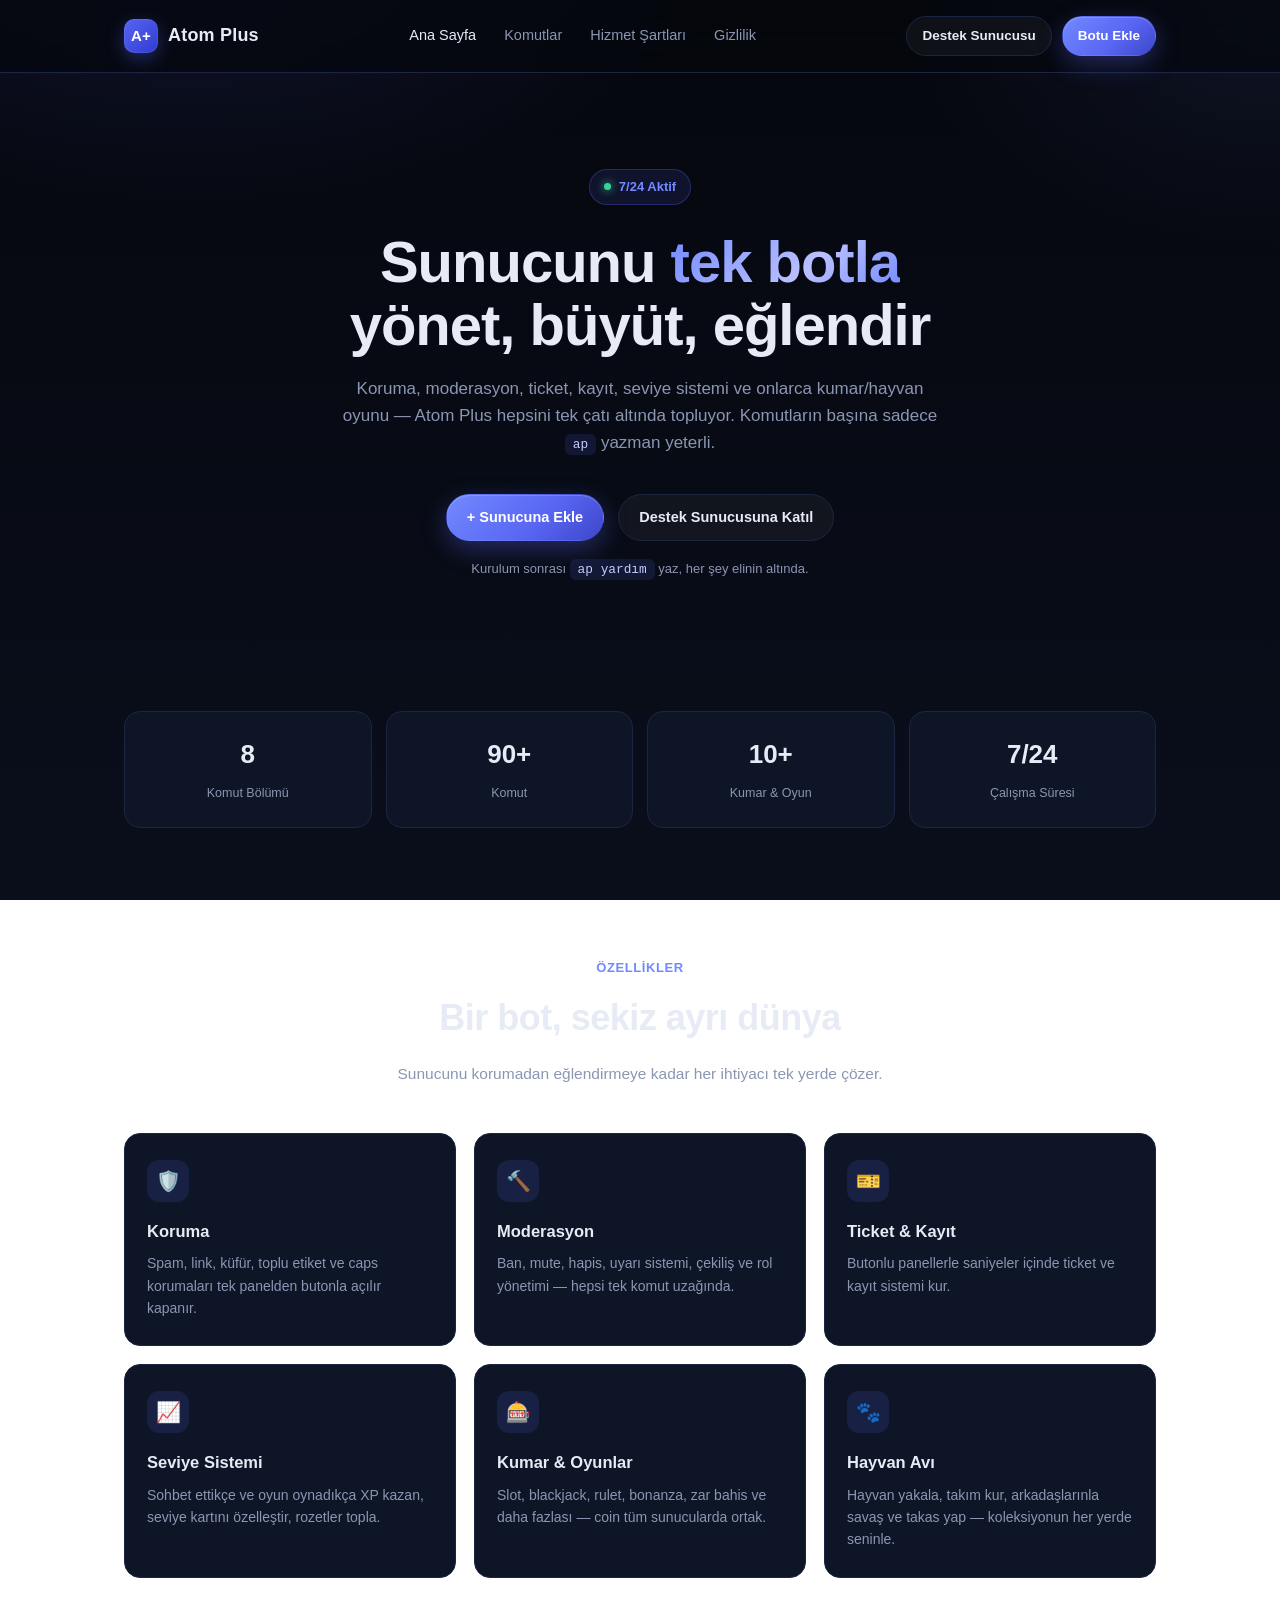
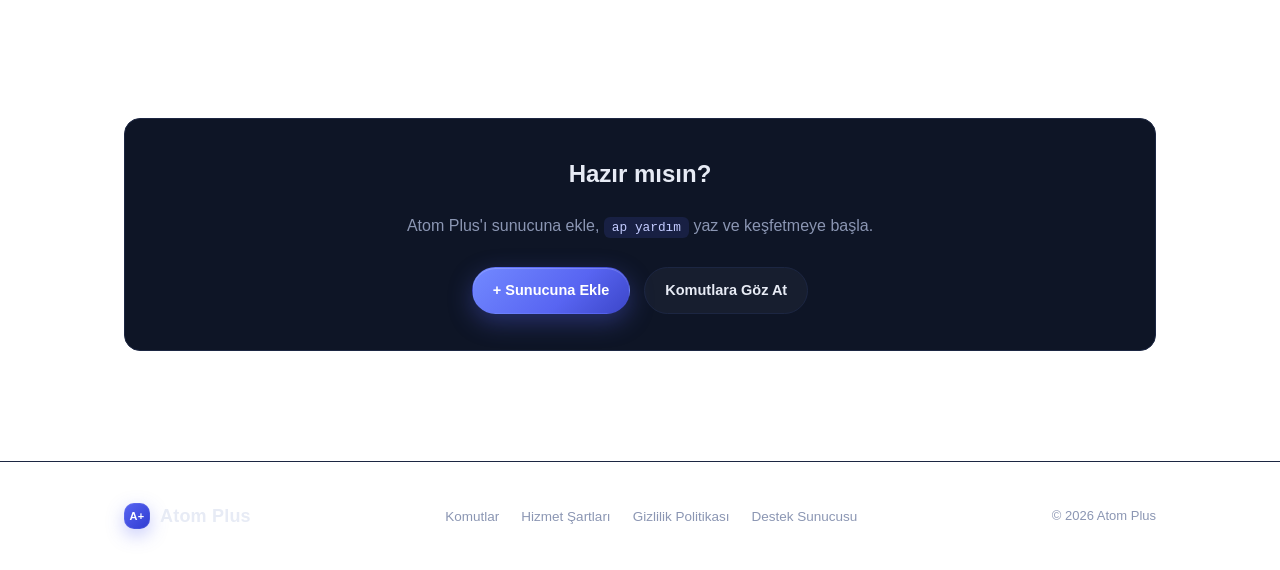
==== index.html @ 9d10c62b "Add files via upload" ====
<!doctype html>
<html lang="tr">
<head>
<meta charset="UTF-8">
<meta name="viewport" content="width=device-width, initial-scale=1.0">
<title>Atom Plus — Jubbio Botu</title>
<meta name="description" content="Atom Plus: koruma, moderasyon, seviye sistemi, kumar ve hayvan oyunları, ticket ve kayıt sistemleriyle sunucunu büyüten Jubbio botu.">
<link rel="stylesheet" href="style.css">
</head>
<body>

<nav>
  <div class="wrap">
    <div class="brand"><div class="mark">A+</div> Atom Plus</div>
    <div class="navlinks">
      <a href="index.html" class="active">Ana Sayfa</a>
      <a href="commands.html">Komutlar</a>
      <a href="terms.html">Hizmet Şartları</a>
      <a href="privacy.html">Gizlilik</a>
    </div>
    <div class="nav-cta">
      <a class="btn btn-ghost btn-sm" href="https://jubbio.com/invite/OJNQLs2y" target="_blank" rel="noopener">Destek Sunucusu</a>
      <a class="btn btn-primary btn-sm" href="https://jubbio.com/invite/OJNQLs2y" target="_blank" rel="noopener" id="addBotTop">Botu Ekle</a>
    </div>
  </div>
</nav>

<header class="hero">
  <div class="wrap">
    <span class="eyebrow"><span class="dot"></span> 7/24 Aktif</span>
    <h1>Sunucunu <span>tek botla</span><br>yönet, büyüt, eğlendir</h1>
    <p>Koruma, moderasyon, ticket, kayıt, seviye sistemi ve onlarca kumar/hayvan oyunu — Atom Plus hepsini tek çatı altında topluyor. Komutların başına sadece <code>ap</code> yazman yeterli.</p>
    <div class="hero-actions">
      <a class="btn btn-primary" href="https://jubbio.com/invite/OJNQLs2y" target="_blank" rel="noopener" id="addBotHero">+ Sunucuna Ekle</a>
      <a class="btn btn-ghost" href="https://jubbio.com/invite/OJNQLs2y" target="_blank" rel="noopener">Destek Sunucusuna Katıl</a>
    </div>
    <div class="hero-note">Kurulum sonrası <code>ap yardım</code> yaz, her şey elinin altında.</div>
  </div>
</header>

<div class="wrap">
  <div class="stats">
    <div class="stat"><b>8</b><span>Komut Bölümü</span></div>
    <div class="stat"><b>90+</b><span>Komut</span></div>
    <div class="stat"><b>10+</b><span>Kumar &amp; Oyun</span></div>
    <div class="stat"><b>7/24</b><span>Çalışma Süresi</span></div>
  </div>
</div>

<section>
  <div class="wrap">
    <div class="section-head">
      <span class="kicker">Özellikler</span>
      <h2>Bir bot, sekiz ayrı dünya</h2>
      <p>Sunucunu korumadan eğlendirmeye kadar her ihtiyacı tek yerde çözer.</p>
    </div>
    <div class="grid">
      <div class="card"><div class="ic">🛡️</div><h3>Koruma</h3><p>Spam, link, küfür, toplu etiket ve caps korumaları tek panelden butonla açılır kapanır.</p></div>
      <div class="card"><div class="ic">🔨</div><h3>Moderasyon</h3><p>Ban, mute, hapis, uyarı sistemi, çekiliş ve rol yönetimi — hepsi tek komut uzağında.</p></div>
      <div class="card"><div class="ic">🎫</div><h3>Ticket &amp; Kayıt</h3><p>Butonlu panellerle saniyeler içinde ticket ve kayıt sistemi kur.</p></div>
      <div class="card"><div class="ic">📈</div><h3>Seviye Sistemi</h3><p>Sohbet ettikçe ve oyun oynadıkça XP kazan, seviye kartını özelleştir, rozetler topla.</p></div>
      <div class="card"><div class="ic">🎰</div><h3>Kumar &amp; Oyunlar</h3><p>Slot, blackjack, rulet, bonanza, zar bahis ve daha fazlası — coin tüm sunucularda ortak.</p></div>
      <div class="card"><div class="ic">🐾</div><h3>Hayvan Avı</h3><p>Hayvan yakala, takım kur, arkadaşlarınla savaş ve takas yap — koleksiyonun her yerde seninle.</p></div>
    </div>
  </div>
</section>

<section id="add-bot">
  <div class="wrap">
    <div class="legal-box" style="text-align:center">
      <h2 style="margin-top:0;color:var(--text);font-size:24px">Hazır mısın?</h2>
      <p style="color:var(--muted);margin-bottom:28px">Atom Plus'ı sunucuna ekle, <code>ap yardım</code> yaz ve keşfetmeye başla.</p>
      <div class="hero-actions">
        <a class="btn btn-primary" href="https://jubbio.com/invite/OJNQLs2y" target="_blank" rel="noopener" id="addBotFinal">+ Sunucuna Ekle</a>
        <a class="btn btn-ghost" href="commands.html">Komutlara Göz At</a>
      </div>
    </div>
  </div>
</section>

<footer>
  <div class="wrap">
    <div class="brand"><div class="mark" style="width:26px;height:26px;font-size:11px">A+</div> Atom Plus</div>
    <div class="footlinks">
      <a href="commands.html">Komutlar</a>
      <a href="terms.html">Hizmet Şartları</a>
      <a href="privacy.html">Gizlilik Politikası</a>
      <a href="https://jubbio.com/invite/OJNQLs2y" target="_blank" rel="noopener">Destek Sunucusu</a>
    </div>
    <div class="footnote">© 2026 Atom Plus</div>
  </div>
</footer>

</body>
</html>
---- style.css ----
:root{
  --bg:#05070d;
  --bg2:#0a0f1c;
  --panel:#0e1526;
  --panel2:#121a30;
  --border:#1c2642;
  --text:#e7ebf5;
  --muted:#8b96b3;
  --accent:#5865f2;
  --accent2:#7289ff;
  --accent-glow:rgba(88,101,242,.35);
  --radius:16px;
}
*{box-sizing:border-box}
html{scroll-behavior:smooth}
body{
  margin:0;
  font-family:'Inter',-apple-system,BlinkMacSystemFont,'Segoe UI',Roboto,sans-serif;
  background:
    radial-gradient(900px 500px at 15% -10%, rgba(88,101,242,.16), transparent 60%),
    radial-gradient(700px 450px at 100% 0%, rgba(114,137,255,.10), transparent 55%),
    linear-gradient(180deg,var(--bg) 0%,var(--bg2) 100%);
  background-attachment:fixed;
  color:var(--text);
  min-height:100vh;
  line-height:1.6;
}
a{color:inherit;text-decoration:none}
img{max-width:100%}
.wrap{max-width:1080px;margin:0 auto;padding:0 24px}

/* NAV */
nav{
  position:sticky;top:0;z-index:50;
  backdrop-filter:blur(14px);
  background:rgba(5,7,13,.72);
  border-bottom:1px solid var(--border);
}
nav .wrap{display:flex;align-items:center;justify-content:space-between;padding:16px 24px}
.brand{display:flex;align-items:center;gap:10px;font-weight:800;font-size:18px;letter-spacing:.2px}
.brand .mark{
  width:34px;height:34px;border-radius:10px;
  background:linear-gradient(135deg,var(--accent),#2f3bd1);
  display:flex;align-items:center;justify-content:center;
  font-size:15px;font-weight:900;color:#fff;
  box-shadow:0 0 0 1px rgba(255,255,255,.08) inset, 0 6px 18px var(--accent-glow);
}
.navlinks{display:flex;gap:28px;font-size:14.5px;color:var(--muted)}
.navlinks a:hover{color:var(--text)}
.navlinks a.active{color:var(--text)}
.nav-cta{display:flex;gap:10px}

/* BUTTONS */
.btn{
  display:inline-flex;align-items:center;gap:8px;
  padding:11px 20px;border-radius:999px;font-weight:650;font-size:14.5px;
  border:1px solid transparent;cursor:pointer;transition:.15s transform,.15s box-shadow,.15s background;
}
.btn:hover{transform:translateY(-1px)}
.btn-primary{
  background:linear-gradient(135deg,var(--accent2),var(--accent) 60%,#3c46c9);
  color:#fff;box-shadow:0 8px 24px var(--accent-glow), inset 0 1px 0 rgba(255,255,255,.18);
}
.btn-primary:hover{box-shadow:0 10px 30px var(--accent-glow), inset 0 1px 0 rgba(255,255,255,.22)}
.btn-ghost{
  background:rgba(255,255,255,.04);
  border-color:var(--border);
  color:var(--text);
}
.btn-ghost:hover{background:rgba(255,255,255,.07);border-color:#2a3660}
.btn-sm{padding:8px 15px;font-size:13.5px}

/* HERO */
.hero{padding:96px 0 70px;text-align:center}
.eyebrow{
  display:inline-flex;align-items:center;gap:8px;
  padding:7px 14px;border-radius:999px;
  background:rgba(88,101,242,.12);border:1px solid rgba(88,101,242,.3);
  color:var(--accent2);font-size:13px;font-weight:650;margin-bottom:26px;
}
.dot{width:7px;height:7px;border-radius:50%;background:#34d399;box-shadow:0 0 8px #34d399}
.hero h1{
  font-size:clamp(34px,6vw,58px);line-height:1.08;font-weight:800;
  margin:0 0 18px;letter-spacing:-1px;
}
.hero h1 span{
  background:linear-gradient(135deg,var(--accent2),#b9c0ff 60%,var(--accent2));
  -webkit-background-clip:text;background-clip:text;color:transparent;
}
.hero p{color:var(--muted);font-size:17px;max-width:600px;margin:0 auto 38px}
.hero-actions{display:flex;gap:14px;justify-content:center;flex-wrap:wrap}
.hero-note{margin-top:18px;color:var(--muted);font-size:13px}

/* STATS */
.stats{display:grid;grid-template-columns:repeat(4,1fr);gap:14px;margin:60px 0}
.stat{
  background:var(--panel);border:1px solid var(--border);border-radius:var(--radius);
  padding:22px 18px;text-align:center;
}
.stat b{display:block;font-size:26px;color:var(--text);margin-bottom:4px}
.stat span{color:var(--muted);font-size:12.5px}

/* SECTIONS */
section{padding:70px 0}
.section-head{text-align:center;max-width:580px;margin:0 auto 46px}
.section-head .kicker{color:var(--accent2);font-weight:700;font-size:13px;letter-spacing:.6px;text-transform:uppercase;margin-bottom:10px;display:block}
.section-head h2{font-size:clamp(26px,4vw,36px);margin:0 0 14px;letter-spacing:-.5px}
.section-head p{color:var(--muted);font-size:15.5px}

/* FEATURE GRID */
.grid{display:grid;grid-template-columns:repeat(3,1fr);gap:18px}
.card{
  background:var(--panel);border:1px solid var(--border);border-radius:var(--radius);
  padding:26px 22px;transition:.2s border-color,.2s transform;
}
.card:hover{border-color:#2d3a66;transform:translateY(-3px)}
.card .ic{
  width:42px;height:42px;border-radius:12px;background:rgba(88,101,242,.14);
  display:flex;align-items:center;justify-content:center;font-size:20px;margin-bottom:16px;
}
.card h3{margin:0 0 8px;font-size:16.5px}
.card p{margin:0;color:var(--muted);font-size:14px}

/* COMMANDS PAGE */
.cmd-tabs{display:flex;gap:8px;flex-wrap:wrap;justify-content:center;margin-bottom:36px}
.cmd-tab{
  padding:9px 16px;border-radius:999px;font-size:13.5px;font-weight:600;
  background:var(--panel);border:1px solid var(--border);color:var(--muted);cursor:pointer;
}
.cmd-tab.active{background:rgba(88,101,242,.16);border-color:rgba(88,101,242,.45);color:var(--accent2)}
.cat{margin-bottom:46px;scroll-margin-top:90px}
.cat-head{display:flex;align-items:center;gap:12px;margin-bottom:18px}
.cat-dot{width:10px;height:10px;border-radius:3px}
.cat-head h2{font-size:21px;margin:0}
.cat-head p{color:var(--muted);font-size:13.5px;margin:2px 0 0}
.sub{color:var(--accent2);font-size:12.5px;font-weight:700;text-transform:uppercase;letter-spacing:.5px;margin:18px 0 10px}
.cmdlist{display:grid;grid-template-columns:1fr 1fr;gap:10px}
.cmd-row{
  display:flex;gap:12px;align-items:baseline;
  background:var(--panel);border:1px solid var(--border);border-radius:10px;
  padding:12px 14px;
}
code{
  font-family:'SF Mono',Consolas,Menlo,monospace;
  background:rgba(88,101,242,.14);color:#c3cbff;
  padding:3px 8px;border-radius:6px;font-size:12.8px;white-space:nowrap;
}
.cmd-row span{color:var(--muted);font-size:13px}

/* LEGAL PAGES */
.legal{padding:64px 0 100px}
.legal h1{font-size:32px;margin-bottom:6px}
.legal .updated{color:var(--muted);font-size:13.5px;margin-bottom:40px}
.legal h2{font-size:19px;margin:38px 0 12px;color:var(--accent2)}
.legal p,.legal li{color:#c2c9de;font-size:15px}
.legal ul{padding-left:20px}
.legal-box{background:var(--panel);border:1px solid var(--border);border-radius:var(--radius);padding:36px 40px}

/* FOOTER */
footer{border-top:1px solid var(--border);padding:40px 0;margin-top:40px}
footer .wrap{display:flex;justify-content:space-between;align-items:center;flex-wrap:wrap;gap:16px}
.footlinks{display:flex;gap:22px;font-size:13.5px;color:var(--muted)}
.footlinks a:hover{color:var(--text)}
.footnote{color:var(--muted);font-size:13px}

@media (max-width:760px){
  .grid{grid-template-columns:1fr}
  .stats{grid-template-columns:repeat(2,1fr)}
  .cmdlist{grid-template-columns:1fr}
  .navlinks{display:none}
  .legal-box{padding:26px 20px}
}
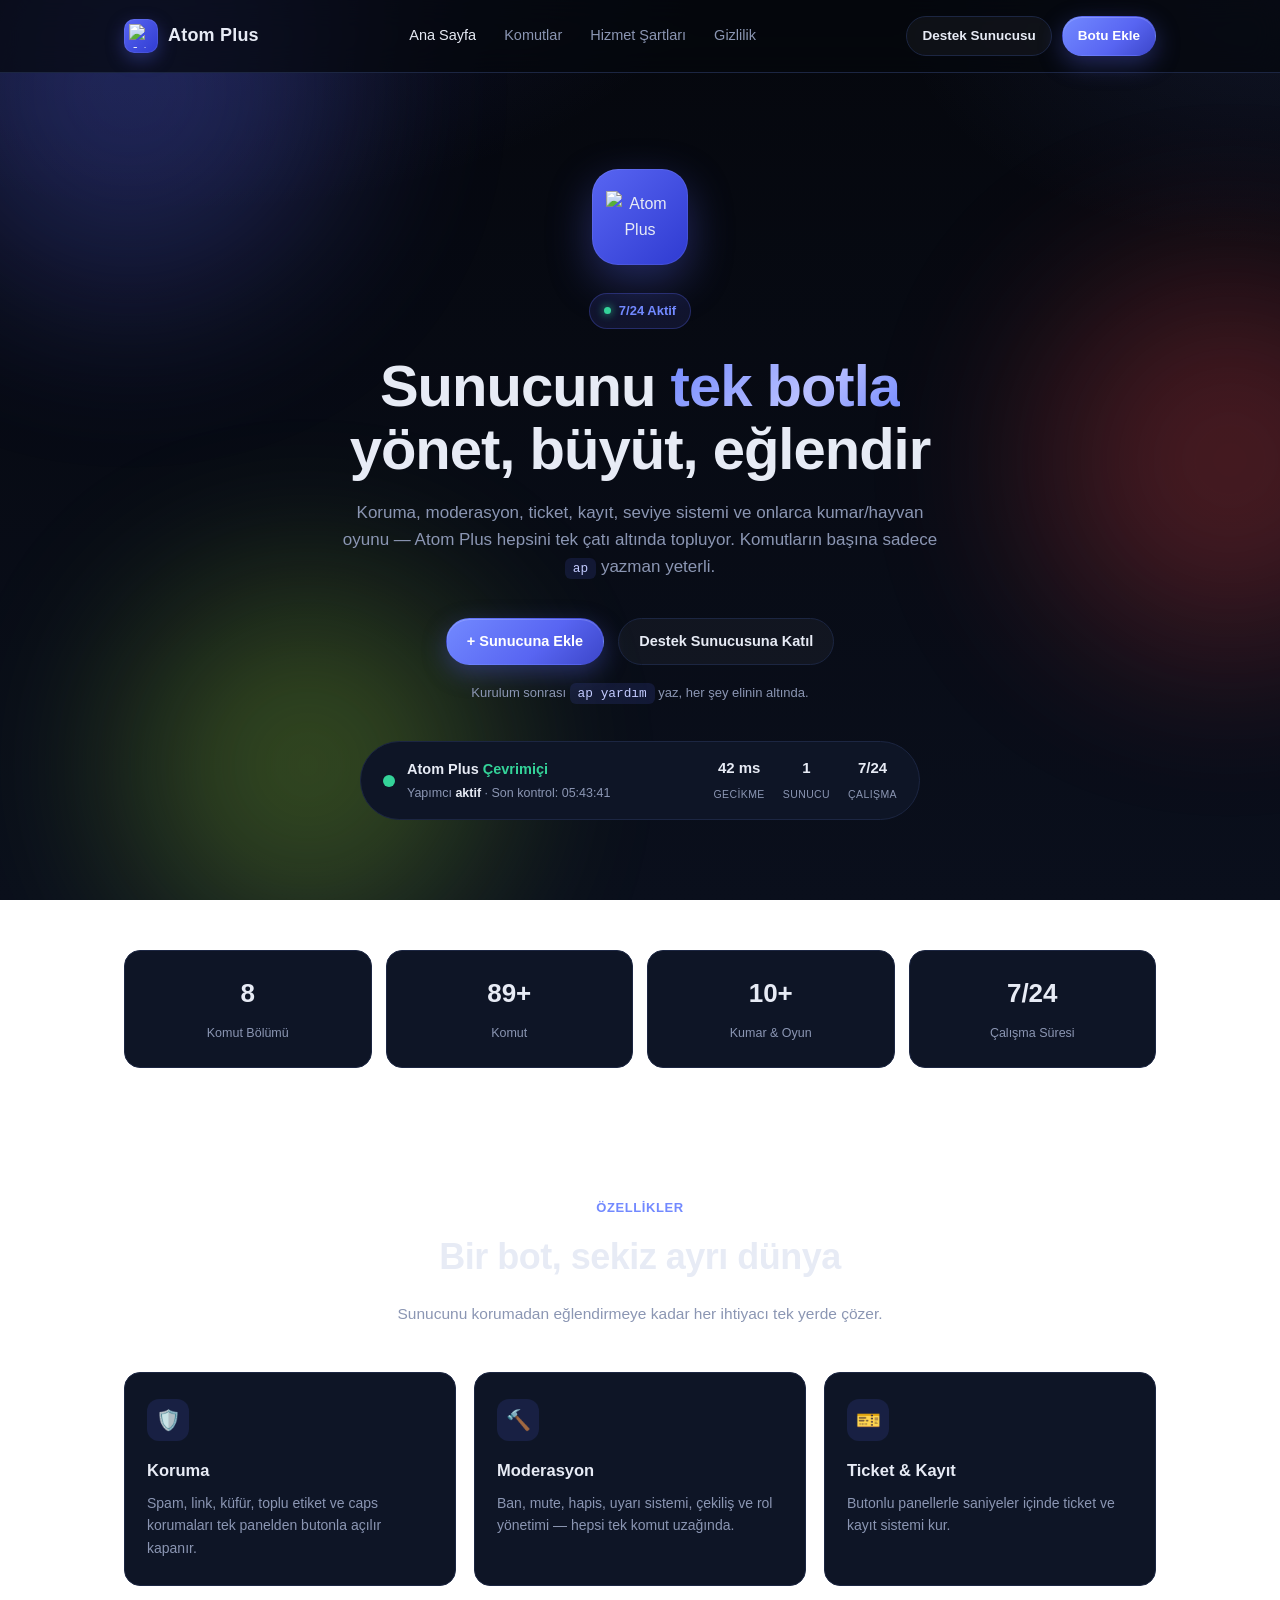
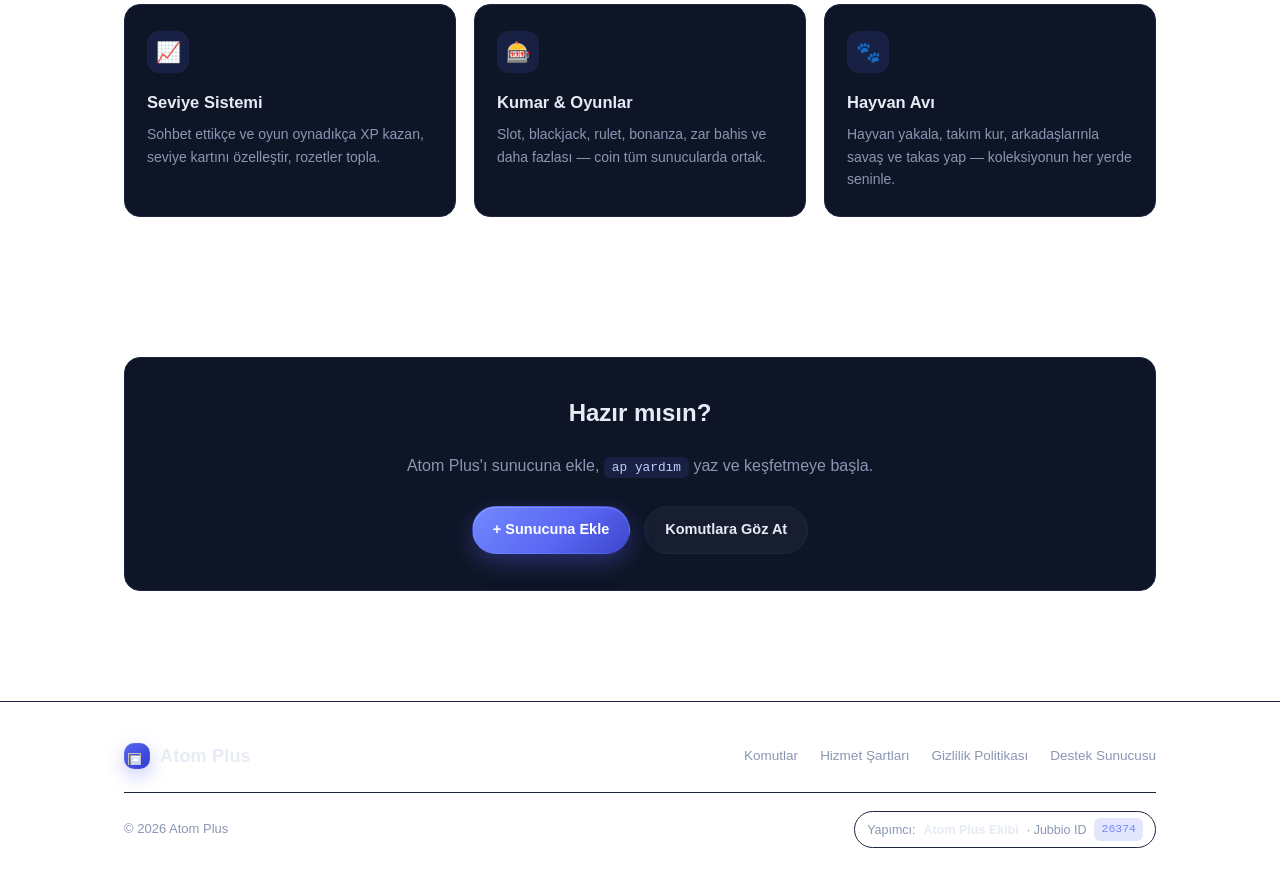
==== commit ba164ada: "Add files via upload" ====
--- a/index.html
+++ b/index.html
@@ -5,13 +5,20 @@
 <meta name="viewport" content="width=device-width, initial-scale=1.0">
 <title>Atom Plus — Jubbio Botu</title>
 <meta name="description" content="Atom Plus: koruma, moderasyon, seviye sistemi, kumar ve hayvan oyunları, ticket ve kayıt sistemleriyle sunucunu büyüten Jubbio botu.">
+<link rel="icon" type="image/png" href="assets/favicon.png">
 <link rel="stylesheet" href="style.css">
 </head>
 <body>
 
+<div class="orbit-field">
+  <div class="orbit-blob b1"></div>
+  <div class="orbit-blob b2"></div>
+  <div class="orbit-blob b3"></div>
+</div>
+
 <nav>
   <div class="wrap">
-    <div class="brand"><div class="mark">A+</div> Atom Plus</div>
+    <div class="brand"><div class="mark"><img src="assets/logo-blue.png" alt="Atom Plus logosu"></div> Atom Plus</div>
     <div class="navlinks">
       <a href="index.html" class="active">Ana Sayfa</a>
       <a href="commands.html">Komutlar</a>
@@ -20,58 +27,74 @@
     </div>
     <div class="nav-cta">
       <a class="btn btn-ghost btn-sm" href="https://jubbio.com/invite/OJNQLs2y" target="_blank" rel="noopener">Destek Sunucusu</a>
-      <a class="btn btn-primary btn-sm" href="https://jubbio.com/invite/OJNQLs2y" target="_blank" rel="noopener" id="addBotTop">Botu Ekle</a>
+      <a class="btn btn-primary btn-sm" href="https://jubbio.com/oauth2/authorize?client_id=4ba561faeef7dc38452a82fdec432b5e&response_type=code&scope=bot&permissions=8" target="_blank" rel="noopener" id="addBotTop">Botu Ekle</a>
     </div>
   </div>
 </nav>
 
 <header class="hero">
   <div class="wrap">
+    <div class="hero-logo"><img src="assets/logo-blue.png" alt="Atom Plus"></div>
     <span class="eyebrow"><span class="dot"></span> 7/24 Aktif</span>
     <h1>Sunucunu <span>tek botla</span><br>yönet, büyüt, eğlendir</h1>
     <p>Koruma, moderasyon, ticket, kayıt, seviye sistemi ve onlarca kumar/hayvan oyunu — Atom Plus hepsini tek çatı altında topluyor. Komutların başına sadece <code>ap</code> yazman yeterli.</p>
     <div class="hero-actions">
-      <a class="btn btn-primary" href="https://jubbio.com/invite/OJNQLs2y" target="_blank" rel="noopener" id="addBotHero">+ Sunucuna Ekle</a>
+      <a class="btn btn-primary" href="https://jubbio.com/oauth2/authorize?client_id=4ba561faeef7dc38452a82fdec432b5e&response_type=code&scope=bot&permissions=8" target="_blank" rel="noopener" id="addBotHero">+ Sunucuna Ekle</a>
       <a class="btn btn-ghost" href="https://jubbio.com/invite/OJNQLs2y" target="_blank" rel="noopener">Destek Sunucusuna Katıl</a>
     </div>
     <div class="hero-note">Kurulum sonrası <code>ap yardım</code> yaz, her şey elinin altında.</div>
+
+    <div class="status-card reveal" id="statusCard">
+      <div class="status-left">
+        <span class="status-dot" id="statusDot"></span>
+        <div>
+          <div class="status-title">Atom Plus <span id="statusText">Çevrimiçi</span></div>
+          <div class="status-sub">Yapımcı <b>aktif</b> · Son kontrol: <span id="statusClock">--:--:--</span></div>
+        </div>
+      </div>
+      <div class="status-right">
+        <div class="status-metric"><b id="mPing">—</b><span>Gecikme</span></div>
+        <div class="status-metric"><b id="mServers">—</b><span>Sunucu</span></div>
+        <div class="status-metric"><b id="mUptime">7/24</b><span>Çalışma</span></div>
+      </div>
+    </div>
   </div>
 </header>
 
 <div class="wrap">
   <div class="stats">
-    <div class="stat"><b>8</b><span>Komut Bölümü</span></div>
-    <div class="stat"><b>90+</b><span>Komut</span></div>
-    <div class="stat"><b>10+</b><span>Kumar &amp; Oyun</span></div>
-    <div class="stat"><b>7/24</b><span>Çalışma Süresi</span></div>
+    <div class="stat reveal"><b data-count="8">0</b><span>Komut Bölümü</span></div>
+    <div class="stat reveal"><b data-count="90" data-suffix="+">0</b><span>Komut</span></div>
+    <div class="stat reveal"><b data-count="10" data-suffix="+">0</b><span>Kumar &amp; Oyun</span></div>
+    <div class="stat reveal"><b>7/24</b><span>Çalışma Süresi</span></div>
   </div>
 </div>
 
 <section>
   <div class="wrap">
-    <div class="section-head">
+    <div class="section-head reveal">
       <span class="kicker">Özellikler</span>
       <h2>Bir bot, sekiz ayrı dünya</h2>
       <p>Sunucunu korumadan eğlendirmeye kadar her ihtiyacı tek yerde çözer.</p>
     </div>
     <div class="grid">
-      <div class="card"><div class="ic">🛡️</div><h3>Koruma</h3><p>Spam, link, küfür, toplu etiket ve caps korumaları tek panelden butonla açılır kapanır.</p></div>
-      <div class="card"><div class="ic">🔨</div><h3>Moderasyon</h3><p>Ban, mute, hapis, uyarı sistemi, çekiliş ve rol yönetimi — hepsi tek komut uzağında.</p></div>
-      <div class="card"><div class="ic">🎫</div><h3>Ticket &amp; Kayıt</h3><p>Butonlu panellerle saniyeler içinde ticket ve kayıt sistemi kur.</p></div>
-      <div class="card"><div class="ic">📈</div><h3>Seviye Sistemi</h3><p>Sohbet ettikçe ve oyun oynadıkça XP kazan, seviye kartını özelleştir, rozetler topla.</p></div>
-      <div class="card"><div class="ic">🎰</div><h3>Kumar &amp; Oyunlar</h3><p>Slot, blackjack, rulet, bonanza, zar bahis ve daha fazlası — coin tüm sunucularda ortak.</p></div>
-      <div class="card"><div class="ic">🐾</div><h3>Hayvan Avı</h3><p>Hayvan yakala, takım kur, arkadaşlarınla savaş ve takas yap — koleksiyonun her yerde seninle.</p></div>
+      <div class="card reveal"><div class="ic">🛡️</div><h3>Koruma</h3><p>Spam, link, küfür, toplu etiket ve caps korumaları tek panelden butonla açılır kapanır.</p></div>
+      <div class="card reveal"><div class="ic">🔨</div><h3>Moderasyon</h3><p>Ban, mute, hapis, uyarı sistemi, çekiliş ve rol yönetimi — hepsi tek komut uzağında.</p></div>
+      <div class="card reveal"><div class="ic">🎫</div><h3>Ticket &amp; Kayıt</h3><p>Butonlu panellerle saniyeler içinde ticket ve kayıt sistemi kur.</p></div>
+      <div class="card reveal"><div class="ic">📈</div><h3>Seviye Sistemi</h3><p>Sohbet ettikçe ve oyun oynadıkça XP kazan, seviye kartını özelleştir, rozetler topla.</p></div>
+      <div class="card reveal"><div class="ic">🎰</div><h3>Kumar &amp; Oyunlar</h3><p>Slot, blackjack, rulet, bonanza, zar bahis ve daha fazlası — coin tüm sunucularda ortak.</p></div>
+      <div class="card reveal"><div class="ic">🐾</div><h3>Hayvan Avı</h3><p>Hayvan yakala, takım kur, arkadaşlarınla savaş ve takas yap — koleksiyonun her yerde seninle.</p></div>
     </div>
   </div>
 </section>
 
 <section id="add-bot">
   <div class="wrap">
-    <div class="legal-box" style="text-align:center">
+    <div class="legal-box reveal" style="text-align:center">
       <h2 style="margin-top:0;color:var(--text);font-size:24px">Hazır mısın?</h2>
       <p style="color:var(--muted);margin-bottom:28px">Atom Plus'ı sunucuna ekle, <code>ap yardım</code> yaz ve keşfetmeye başla.</p>
       <div class="hero-actions">
-        <a class="btn btn-primary" href="https://jubbio.com/invite/OJNQLs2y" target="_blank" rel="noopener" id="addBotFinal">+ Sunucuna Ekle</a>
+        <a class="btn btn-primary" href="https://jubbio.com/oauth2/authorize?client_id=4ba561faeef7dc38452a82fdec432b5e&response_type=code&scope=bot&permissions=8" target="_blank" rel="noopener" id="addBotFinal">+ Sunucuna Ekle</a>
         <a class="btn btn-ghost" href="commands.html">Komutlara Göz At</a>
       </div>
     </div>
@@ -79,17 +102,23 @@
 </section>
 
 <footer>
-  <div class="wrap">
-    <div class="brand"><div class="mark" style="width:26px;height:26px;font-size:11px">A+</div> Atom Plus</div>
-    <div class="footlinks">
-      <a href="commands.html">Komutlar</a>
-      <a href="terms.html">Hizmet Şartları</a>
-      <a href="privacy.html">Gizlilik Politikası</a>
-      <a href="https://jubbio.com/invite/OJNQLs2y" target="_blank" rel="noopener">Destek Sunucusu</a>
+  <div class="wrap" style="flex-direction:column;align-items:stretch;gap:22px">
+    <div style="display:flex;justify-content:space-between;align-items:center;flex-wrap:wrap;gap:16px">
+      <div class="brand"><div class="mark" style="width:26px;height:26px"><img src="assets/logo-blue.png" alt=""></div> Atom Plus</div>
+      <div class="footlinks">
+        <a href="commands.html">Komutlar</a>
+        <a href="terms.html">Hizmet Şartları</a>
+        <a href="privacy.html">Gizlilik Politikası</a>
+        <a href="https://jubbio.com/invite/OJNQLs2y" target="_blank" rel="noopener">Destek Sunucusu</a>
+      </div>
     </div>
-    <div class="footnote">© 2026 Atom Plus</div>
+    <div style="display:flex;justify-content:space-between;align-items:center;flex-wrap:wrap;gap:12px;border-top:1px solid var(--border);padding-top:18px">
+      <div class="footnote">© 2026 Atom Plus</div>
+      <div class="credit">Yapımcı: <b>Atom Plus Ekibi</b> · Jubbio ID <span class="idtag">26374</span></div>
+    </div>
   </div>
 </footer>
 
+<script src="reveal.js"></script>
 </body>
 </html>
--- a/style.css
+++ b/style.css
@@ -42,9 +42,11 @@
   width:34px;height:34px;border-radius:10px;
   background:linear-gradient(135deg,var(--accent),#2f3bd1);
   display:flex;align-items:center;justify-content:center;
-  font-size:15px;font-weight:900;color:#fff;
   box-shadow:0 0 0 1px rgba(255,255,255,.08) inset, 0 6px 18px var(--accent-glow);
-}
+  overflow:hidden;
+}
+.brand .mark img{width:72%;height:72%;object-fit:contain;animation:spin-slow 14s linear infinite}
+.brand .mark.lg{width:54px;height:54px;border-radius:14px}
 .navlinks{display:flex;gap:28px;font-size:14.5px;color:var(--muted)}
 .navlinks a:hover{color:var(--text)}
 .navlinks a.active{color:var(--text)}
@@ -170,3 +172,93 @@
   .navlinks{display:none}
   .legal-box{padding:26px 20px}
 }
+
+/* ===== HAREKETLİ ARKA PLAN (orbit blobları) ===== */
+.orbit-field{position:fixed;inset:0;z-index:-1;overflow:hidden;pointer-events:none}
+.orbit-blob{
+  position:absolute;border-radius:50%;filter:blur(90px);opacity:.28;
+  will-change:transform;
+}
+.orbit-blob.b1{width:420px;height:420px;background:var(--accent);top:-120px;left:-80px;animation:drift1 22s ease-in-out infinite}
+.orbit-blob.b2{width:380px;height:380px;background:#ef4444;top:30%;right:-140px;animation:drift2 26s ease-in-out infinite}
+.orbit-blob.b3{width:360px;height:360px;background:#a3e635;top:65%;left:10%;animation:drift3 30s ease-in-out infinite}
+@keyframes drift1{0%,100%{transform:translate(0,0) scale(1)}50%{transform:translate(60px,70px) scale(1.12)}}
+@keyframes drift2{0%,100%{transform:translate(0,0) scale(1)}50%{transform:translate(-70px,50px) scale(1.08)}}
+@keyframes drift3{0%,100%{transform:translate(0,0) scale(1)}50%{transform:translate(50px,-60px) scale(1.1)}}
+@keyframes spin-slow{from{transform:rotate(0deg)}to{transform:rotate(360deg)}}
+
+.hero-logo{
+  width:96px;height:96px;margin:0 auto 28px;border-radius:26px;
+  background:linear-gradient(135deg,var(--accent),#2f3bd1);
+  display:flex;align-items:center;justify-content:center;
+  box-shadow:0 0 0 1px rgba(255,255,255,.08) inset, 0 16px 44px var(--accent-glow);
+  animation:float-y 5s ease-in-out infinite;
+}
+.hero-logo img{width:70%;animation:spin-slow 16s linear infinite}
+@keyframes float-y{0%,100%{transform:translateY(0)}50%{transform:translateY(-10px)}}
+
+/* scroll reveal */
+.reveal{opacity:0;transform:translateY(22px);transition:opacity .6s ease,transform .6s ease}
+.reveal.in{opacity:1;transform:translateY(0)}
+.grid .card.reveal:nth-child(1){transition-delay:.02s}
+.grid .card.reveal:nth-child(2){transition-delay:.08s}
+.grid .card.reveal:nth-child(3){transition-delay:.14s}
+.grid .card.reveal:nth-child(4){transition-delay:.20s}
+.grid .card.reveal:nth-child(5){transition-delay:.26s}
+.grid .card.reveal:nth-child(6){transition-delay:.32s}
+
+.eyebrow .dot{animation:pulse-dot 1.8s ease-in-out infinite}
+@keyframes pulse-dot{0%,100%{box-shadow:0 0 0 0 rgba(52,211,153,.6)}50%{box-shadow:0 0 0 6px rgba(52,211,153,0)}}
+
+.stat{transition:.2s border-color,.2s transform}
+.stat:hover{border-color:#2d3a66;transform:translateY(-2px)}
+
+/* CREDIT BADGE */
+.credit{
+  display:inline-flex;align-items:center;gap:8px;
+  padding:6px 12px;border-radius:999px;
+  background:rgba(255,255,255,.04);border:1px solid var(--border);
+  font-size:12.5px;color:var(--muted);
+}
+.credit b{color:var(--text);font-weight:650}
+.credit .idtag{
+  font-family:'SF Mono',Consolas,Menlo,monospace;font-size:11.5px;
+  background:rgba(88,101,242,.16);color:var(--accent2);padding:2px 7px;border-radius:6px;
+}
+
+@media (prefers-reduced-motion: reduce){
+  .orbit-blob,.brand .mark img,.hero-logo,.hero-logo img,.eyebrow .dot{animation:none !important}
+  .reveal{opacity:1;transform:none;transition:none}
+}
+
+/* ===== CANLI BOT DURUMU KARTI ===== */
+.status-card{
+  margin:36px auto 0;max-width:560px;
+  display:flex;align-items:center;justify-content:space-between;gap:18px;flex-wrap:wrap;
+  background:var(--panel);border:1px solid var(--border);border-radius:999px;
+  padding:14px 22px;text-align:left;
+}
+.status-left{display:flex;align-items:center;gap:12px}
+.status-dot{
+  width:12px;height:12px;border-radius:50%;background:#34d399;flex-shrink:0;
+  box-shadow:0 0 0 0 rgba(52,211,153,.6);
+  animation:status-pulse 2s infinite;
+}
+.status-dot.off{background:#ef4444;animation:none;box-shadow:none}
+@keyframes status-pulse{
+  0%{box-shadow:0 0 0 0 rgba(52,211,153,.55)}
+  70%{box-shadow:0 0 0 9px rgba(52,211,153,0)}
+  100%{box-shadow:0 0 0 0 rgba(52,211,153,0)}
+}
+.status-title{font-weight:700;font-size:14.5px}
+.status-title span{color:#34d399;font-weight:650}
+.status-sub{color:var(--muted);font-size:12.5px;margin-top:2px}
+.status-sub b{color:var(--text)}
+.status-right{display:flex;gap:18px}
+.status-metric{text-align:center}
+.status-metric b{display:block;font-size:15px}
+.status-metric span{color:var(--muted);font-size:10.5px;text-transform:uppercase;letter-spacing:.4px}
+@media (max-width:600px){
+  .status-card{border-radius:var(--radius);justify-content:center}
+  .status-right{width:100%;justify-content:space-around}
+}
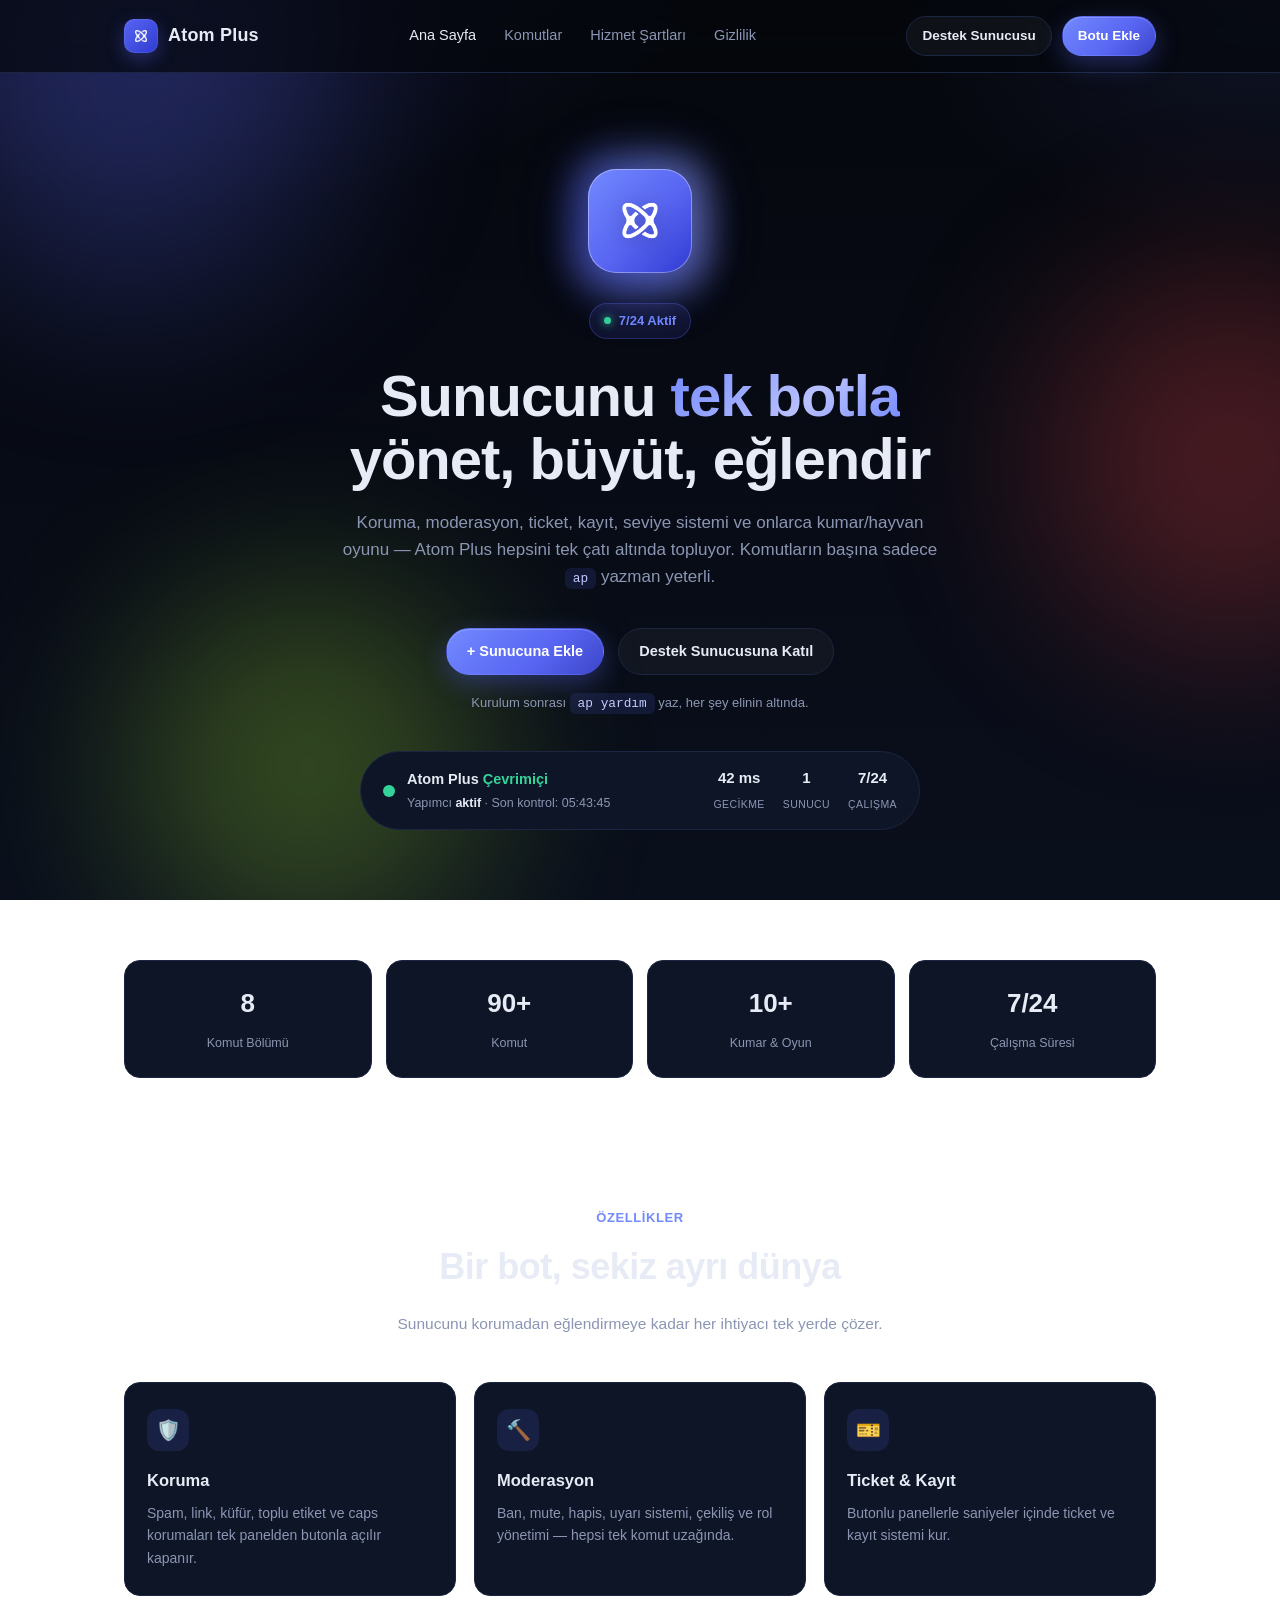
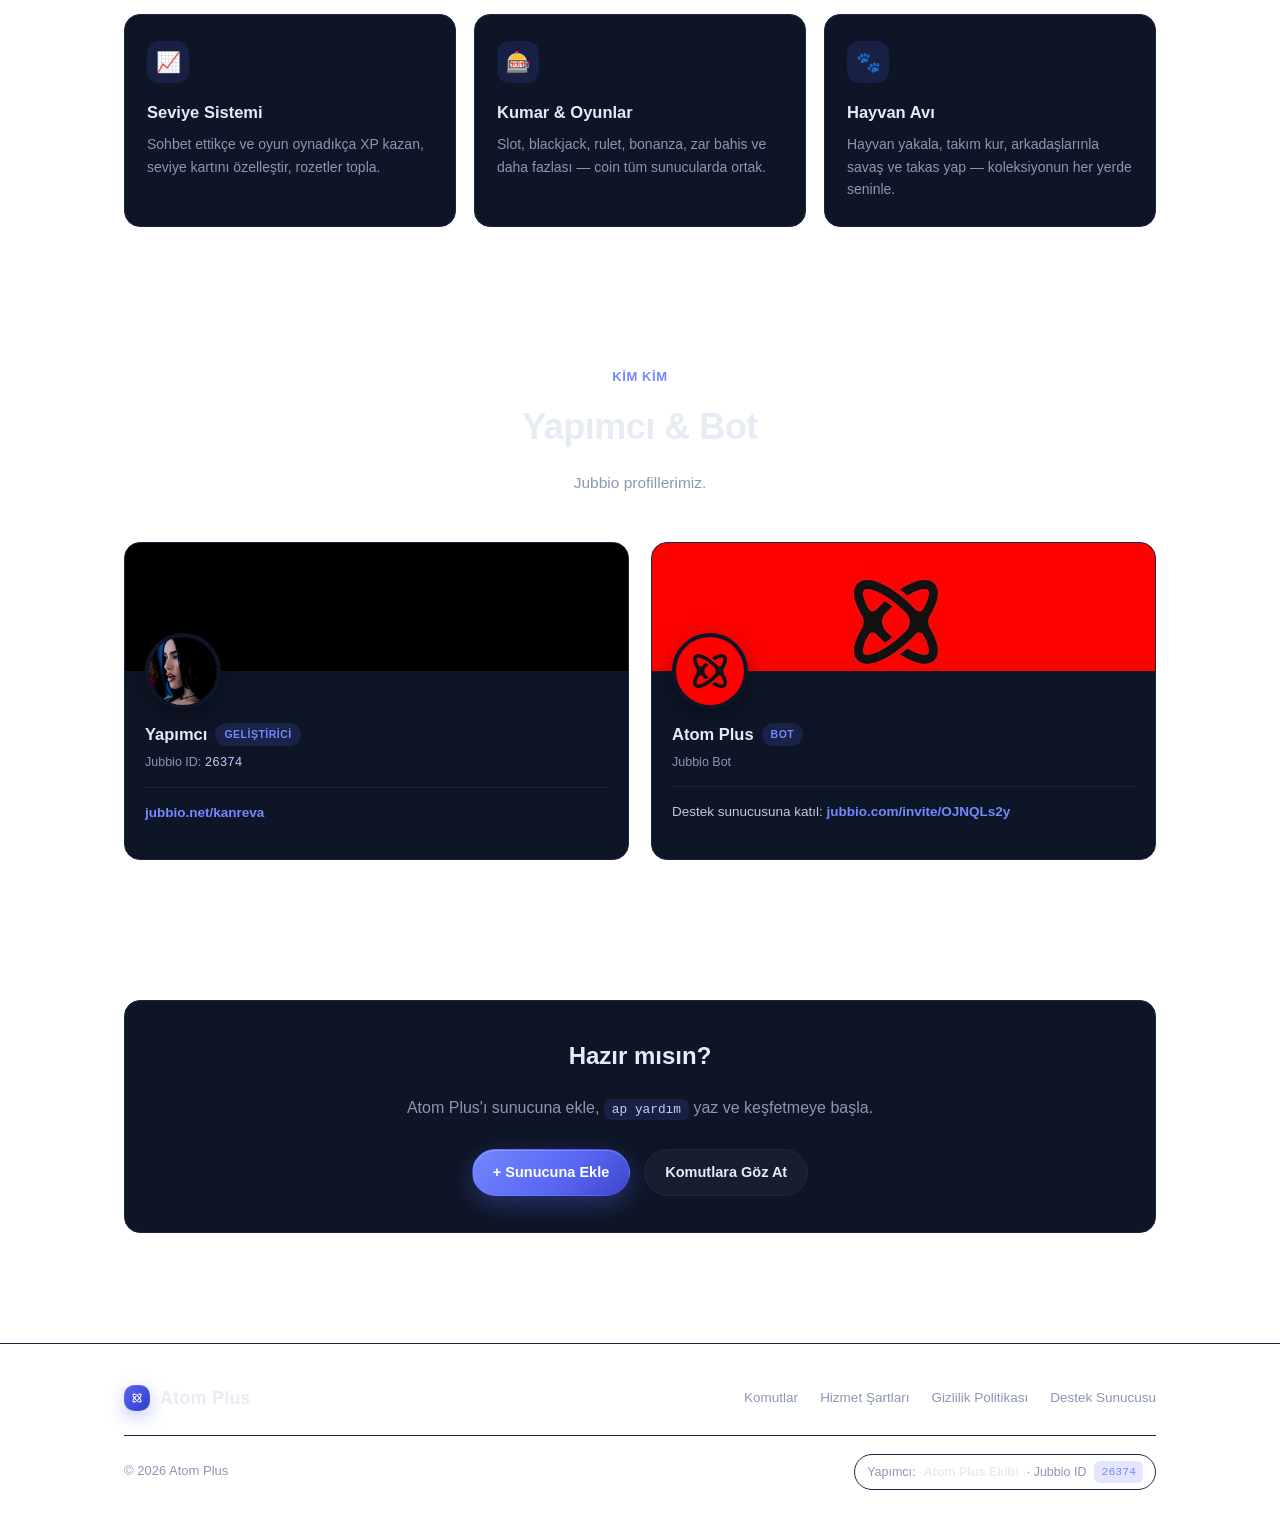
==== commit 73eb9bd4: "Add files via upload" ====
--- a/index.html
+++ b/index.html
@@ -5,7 +5,7 @@
 <meta name="viewport" content="width=device-width, initial-scale=1.0">
 <title>Atom Plus — Jubbio Botu</title>
 <meta name="description" content="Atom Plus: koruma, moderasyon, seviye sistemi, kumar ve hayvan oyunları, ticket ve kayıt sistemleriyle sunucunu büyüten Jubbio botu.">
-<link rel="icon" type="image/png" href="assets/favicon.png">
+<link rel="icon" type="image/png" href="favicon.png">
 <link rel="stylesheet" href="style.css">
 </head>
 <body>
@@ -18,7 +18,7 @@
 
 <nav>
   <div class="wrap">
-    <div class="brand"><div class="mark"><img src="assets/logo-blue.png" alt="Atom Plus logosu"></div> Atom Plus</div>
+    <div class="brand"><div class="mark"><img src="logo-white.png" alt="Atom Plus logosu"></div> Atom Plus</div>
     <div class="navlinks">
       <a href="index.html" class="active">Ana Sayfa</a>
       <a href="commands.html">Komutlar</a>
@@ -34,7 +34,7 @@
 
 <header class="hero">
   <div class="wrap">
-    <div class="hero-logo"><img src="assets/logo-blue.png" alt="Atom Plus"></div>
+    <div class="hero-logo"><img src="logo-white.png" alt="Atom Plus"></div>
     <span class="eyebrow"><span class="dot"></span> 7/24 Aktif</span>
     <h1>Sunucunu <span>tek botla</span><br>yönet, büyüt, eğlendir</h1>
     <p>Koruma, moderasyon, ticket, kayıt, seviye sistemi ve onlarca kumar/hayvan oyunu — Atom Plus hepsini tek çatı altında topluyor. Komutların başına sadece <code>ap</code> yazman yeterli.</p>
@@ -88,6 +88,39 @@
   </div>
 </section>
 
+<section id="ekip">
+  <div class="wrap">
+    <div class="section-head reveal">
+      <span class="kicker">Kim Kim</span>
+      <h2>Yapımcı &amp; Bot</h2>
+      <p>Jubbio profillerimiz.</p>
+    </div>
+    <div class="profile-grid">
+
+      <div class="profile-card reveal">
+        <div class="profile-banner" style="background:#000"></div>
+        <div class="profile-body">
+          <div class="profile-avatar"><img src="dev-avatar.gif" alt="Yapımcı"></div>
+          <div class="profile-name">Yapımcı <span class="profile-role">Geliştirici</span></div>
+          <div class="profile-id">Jubbio ID: <span>26374</span></div>
+          <p class="profile-bio"><a href="https://jubbio.net/kanreva" target="_blank" rel="noopener">jubbio.net/kanreva</a></p>
+        </div>
+      </div>
+
+      <div class="profile-card reveal">
+        <div class="profile-banner alt" style="background-image:url('bot-banner.jpg');background-size:cover;background-position:center"></div>
+        <div class="profile-body">
+          <div class="profile-avatar"><img src="bot-avatar.jpg" alt="Atom Plus"></div>
+          <div class="profile-name">Atom Plus <span class="profile-role">Bot</span></div>
+          <div class="profile-id">Jubbio Bot</div>
+          <p class="profile-bio">Destek sunucusuna katıl: <a href="https://jubbio.com/invite/OJNQLs2y" target="_blank" rel="noopener">jubbio.com/invite/OJNQLs2y</a></p>
+        </div>
+      </div>
+
+    </div>
+  </div>
+</section>
+
 <section id="add-bot">
   <div class="wrap">
     <div class="legal-box reveal" style="text-align:center">
@@ -104,7 +137,7 @@
 <footer>
   <div class="wrap" style="flex-direction:column;align-items:stretch;gap:22px">
     <div style="display:flex;justify-content:space-between;align-items:center;flex-wrap:wrap;gap:16px">
-      <div class="brand"><div class="mark" style="width:26px;height:26px"><img src="assets/logo-blue.png" alt=""></div> Atom Plus</div>
+      <div class="brand"><div class="mark" style="width:26px;height:26px"><img src="logo-white.png" alt=""></div> Atom Plus</div>
       <div class="footlinks">
         <a href="commands.html">Komutlar</a>
         <a href="terms.html">Hizmet Şartları</a>
--- a/style.css
+++ b/style.css
@@ -188,13 +188,25 @@
 @keyframes spin-slow{from{transform:rotate(0deg)}to{transform:rotate(360deg)}}
 
 .hero-logo{
-  width:96px;height:96px;margin:0 auto 28px;border-radius:26px;
-  background:linear-gradient(135deg,var(--accent),#2f3bd1);
+  position:relative;
+  width:104px;height:104px;margin:0 auto 30px;border-radius:28px;
+  background:linear-gradient(135deg,var(--accent2),var(--accent) 55%,#2f3bd1);
   display:flex;align-items:center;justify-content:center;
-  box-shadow:0 0 0 1px rgba(255,255,255,.08) inset, 0 16px 44px var(--accent-glow);
+  box-shadow:0 0 0 1px rgba(255,255,255,.14) inset, 0 20px 50px var(--accent-glow), 0 0 70px rgba(114,137,255,.25);
   animation:float-y 5s ease-in-out infinite;
 }
-.hero-logo img{width:70%;animation:spin-slow 16s linear infinite}
+.hero-logo::before{
+  content:'';position:absolute;inset:-14px;border-radius:34px;z-index:-1;
+  background:conic-gradient(from 0deg,var(--accent2),#9aa4ff,var(--accent2),#3c46c9,var(--accent2));
+  filter:blur(18px);opacity:.55;
+  animation:spin-slow 9s linear infinite;
+}
+.hero-logo::after{
+  content:'';position:absolute;inset:0;border-radius:28px;
+  box-shadow:inset 0 0 0 1px rgba(255,255,255,.25);
+  pointer-events:none;
+}
+.hero-logo img{width:68%;filter:drop-shadow(0 2px 10px rgba(0,0,0,.25));animation:spin-slow 16s linear infinite}
 @keyframes float-y{0%,100%{transform:translateY(0)}50%{transform:translateY(-10px)}}
 
 /* scroll reveal */
@@ -262,3 +274,64 @@
   .status-card{border-radius:var(--radius);justify-content:center}
   .status-right{width:100%;justify-content:space-around}
 }
+
+/* ===== PROFİL KARTLARI (Yapımcı / Bot) ===== */
+.profile-grid{display:grid;grid-template-columns:1fr 1fr;gap:22px}
+.profile-card{
+  background:var(--panel);border:1px solid var(--border);border-radius:var(--radius);
+  overflow:hidden;transition:.2s border-color,.2s transform;
+}
+.profile-card:hover{border-color:#2d3a66;transform:translateY(-3px)}
+.profile-banner{
+  height:128px;position:relative;
+  background:
+    radial-gradient(420px 160px at 15% 0%, rgba(255,255,255,.14), transparent 60%),
+    linear-gradient(120deg,var(--accent) 0%,#2f3bd1 55%,#1b1f45 100%);
+}
+.profile-banner.alt{
+  background:
+    radial-gradient(420px 160px at 85% 0%, rgba(255,255,255,.12), transparent 60%),
+    linear-gradient(120deg,#1b1f45 0%,#3c46c9 55%,var(--accent2) 100%);
+}
+.profile-banner .badge-online{
+  position:absolute;top:12px;right:14px;
+  display:flex;align-items:center;gap:6px;
+  background:rgba(5,7,13,.55);backdrop-filter:blur(6px);
+  border:1px solid rgba(255,255,255,.12);border-radius:999px;
+  padding:5px 11px;font-size:11.5px;font-weight:650;color:#d9ffe9;
+}
+.profile-body{padding:0 20px 22px;position:relative}
+.profile-avatar{
+  width:76px;height:76px;border-radius:50%;
+  border:4px solid var(--panel);background:var(--panel2);
+  margin-top:-38px;margin-bottom:12px;
+  display:flex;align-items:center;justify-content:center;overflow:hidden;
+  box-shadow:0 8px 20px rgba(0,0,0,.35);
+}
+.profile-avatar img{width:100%;height:100%;object-fit:cover}
+.profile-avatar.mark-fill{background:linear-gradient(135deg,var(--accent2),var(--accent) 60%,#2f3bd1)}
+.profile-avatar.mark-fill img{width:62%;height:62%;object-fit:contain}
+.profile-avatar.generic{
+  background:linear-gradient(135deg,#232c4d,#161b33);
+  color:var(--muted);font-size:26px;font-weight:800;
+}
+.profile-name{display:flex;align-items:center;gap:8px;font-size:16.5px;font-weight:750}
+.profile-role{
+  font-size:10.5px;font-weight:700;text-transform:uppercase;letter-spacing:.5px;
+  background:rgba(88,101,242,.16);color:var(--accent2);
+  padding:3px 9px;border-radius:999px;
+}
+.profile-id{color:var(--muted);font-size:12.5px;margin-top:4px}
+.profile-id span{font-family:'SF Mono',Consolas,Menlo,monospace;color:#c3cbff}
+.profile-bio{
+  margin-top:14px;padding-top:14px;border-top:1px solid var(--border);
+  color:#c2c9de;font-size:13.5px;line-height:1.6;
+}
+.profile-bio a{color:var(--accent2);font-weight:600}
+.profile-bio a:hover{text-decoration:underline}
+.profile-placeholder-note{
+  margin-top:12px;font-size:11.5px;color:#f1b65a;
+  background:rgba(241,182,90,.1);border:1px solid rgba(241,182,90,.25);
+  border-radius:8px;padding:8px 10px;
+}
+@media (max-width:700px){ .profile-grid{grid-template-columns:1fr} }
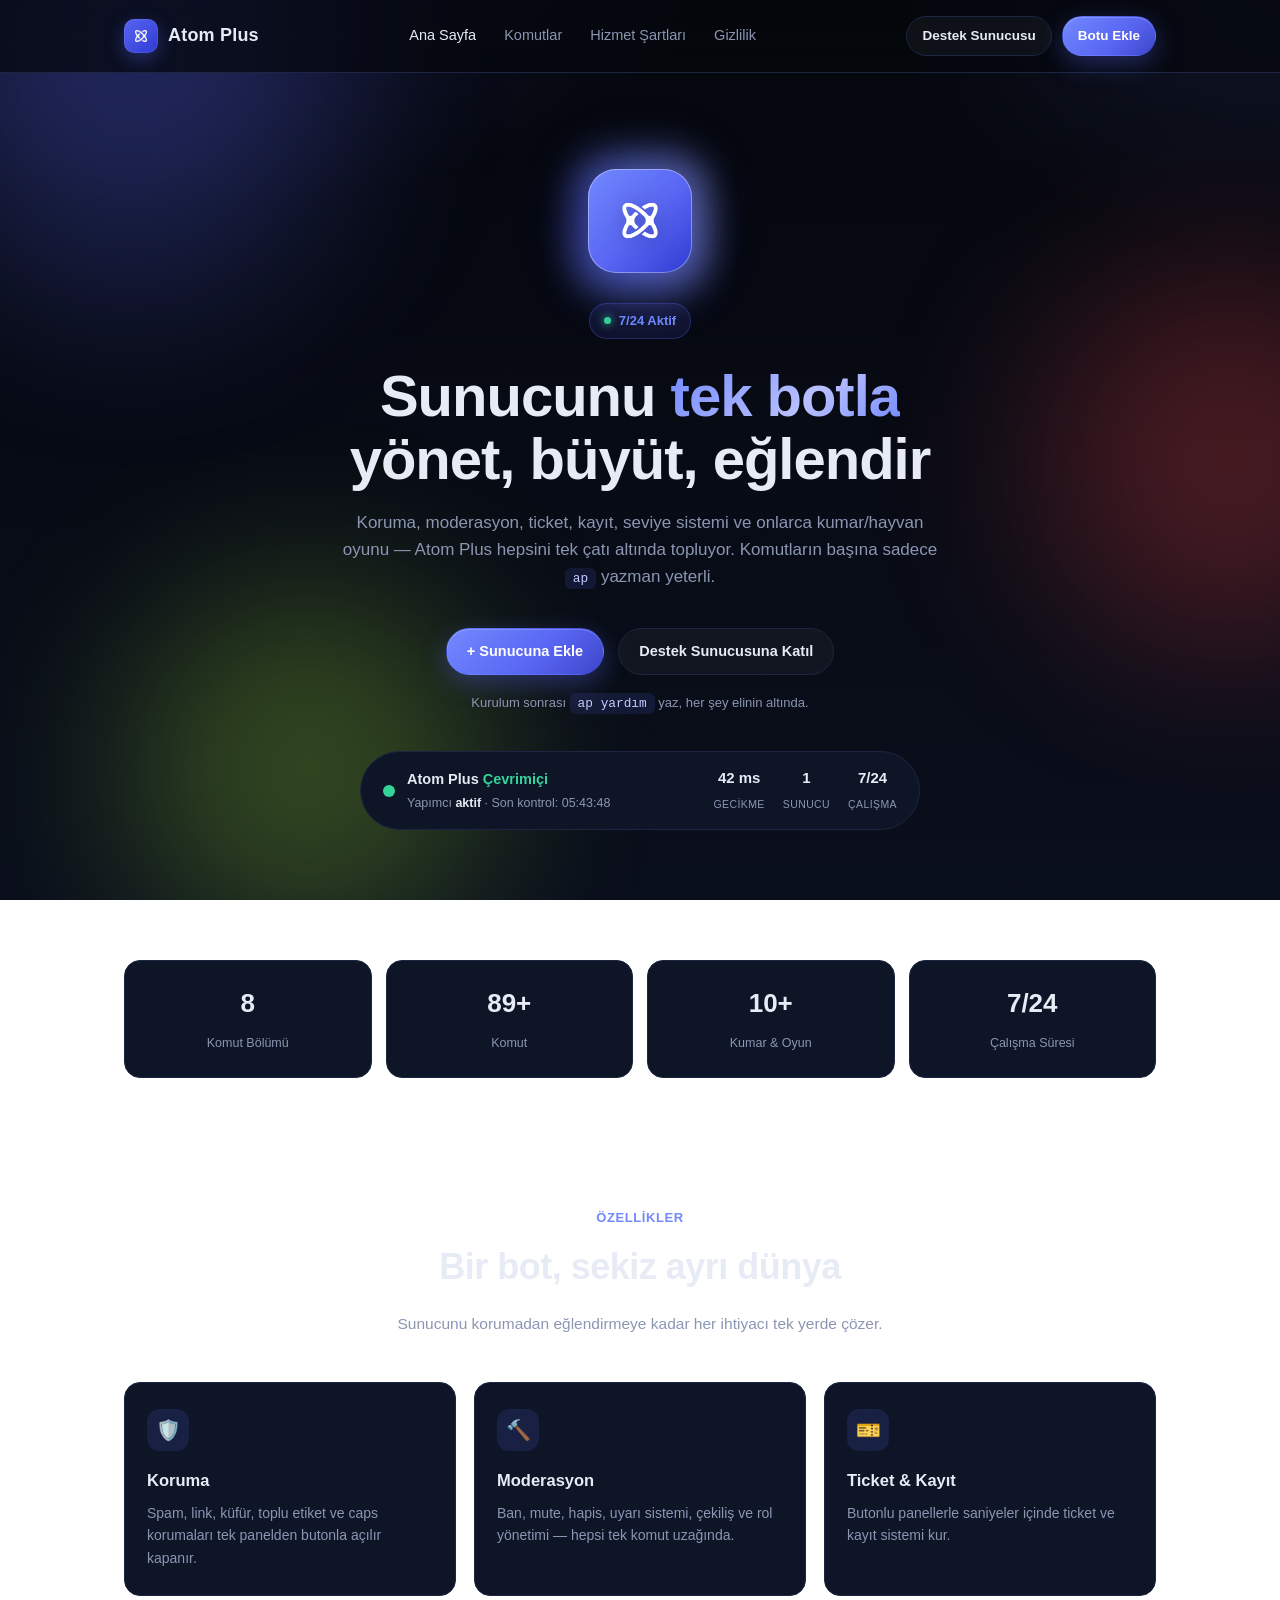
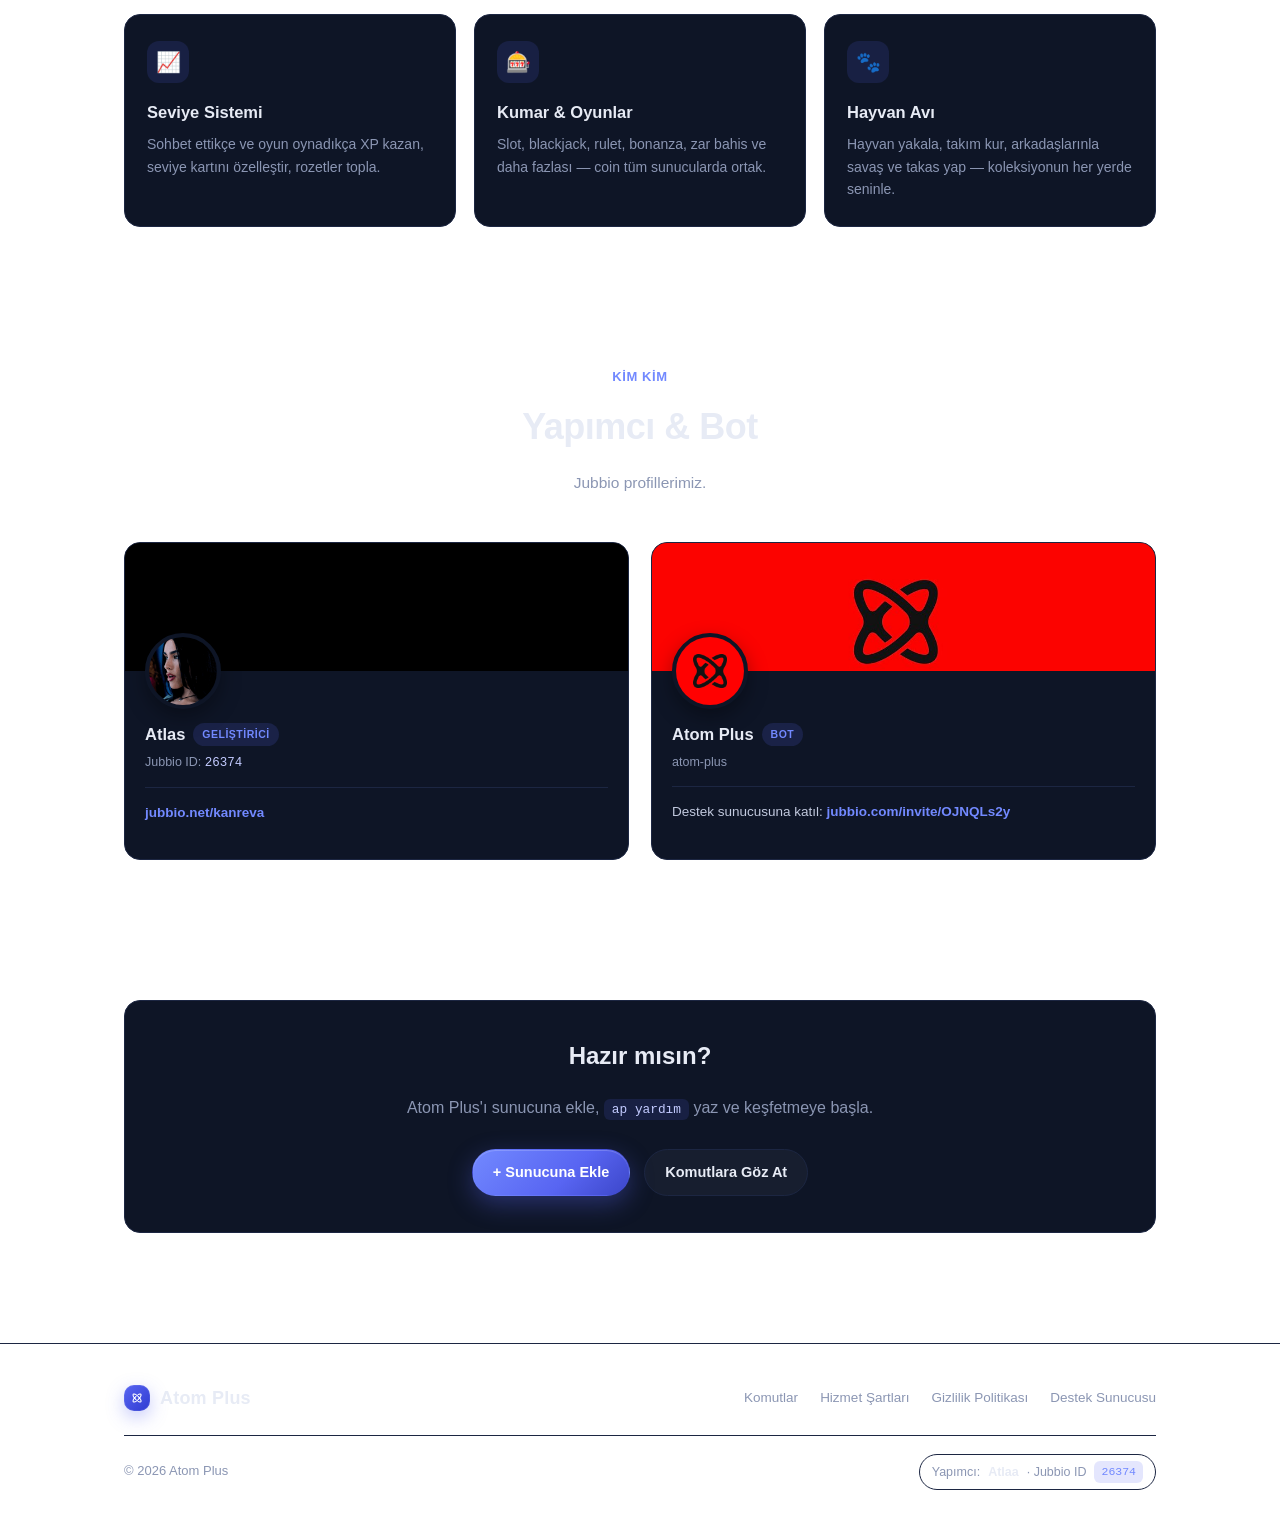
==== commit dfa2f084: "Update index.html" ====
--- a/index.html
+++ b/index.html
@@ -101,7 +101,7 @@
         <div class="profile-banner" style="background:#000"></div>
         <div class="profile-body">
           <div class="profile-avatar"><img src="dev-avatar.gif" alt="Yapımcı"></div>
-          <div class="profile-name">Yapımcı <span class="profile-role">Geliştirici</span></div>
+          <div class="profile-name">Atlas <span class="profile-role">Geliştirici</span></div>
           <div class="profile-id">Jubbio ID: <span>26374</span></div>
           <p class="profile-bio"><a href="https://jubbio.net/kanreva" target="_blank" rel="noopener">jubbio.net/kanreva</a></p>
         </div>
@@ -112,7 +112,7 @@
         <div class="profile-body">
           <div class="profile-avatar"><img src="bot-avatar.jpg" alt="Atom Plus"></div>
           <div class="profile-name">Atom Plus <span class="profile-role">Bot</span></div>
-          <div class="profile-id">Jubbio Bot</div>
+          <div class="profile-id">atom-plus</div>
           <p class="profile-bio">Destek sunucusuna katıl: <a href="https://jubbio.com/invite/OJNQLs2y" target="_blank" rel="noopener">jubbio.com/invite/OJNQLs2y</a></p>
         </div>
       </div>
@@ -147,7 +147,7 @@
     </div>
     <div style="display:flex;justify-content:space-between;align-items:center;flex-wrap:wrap;gap:12px;border-top:1px solid var(--border);padding-top:18px">
       <div class="footnote">© 2026 Atom Plus</div>
-      <div class="credit">Yapımcı: <b>Atom Plus Ekibi</b> · Jubbio ID <span class="idtag">26374</span></div>
+      <div class="credit">Yapımcı: <b>Atlaa</b> · Jubbio ID <span class="idtag">26374</span></div>
     </div>
   </div>
 </footer>
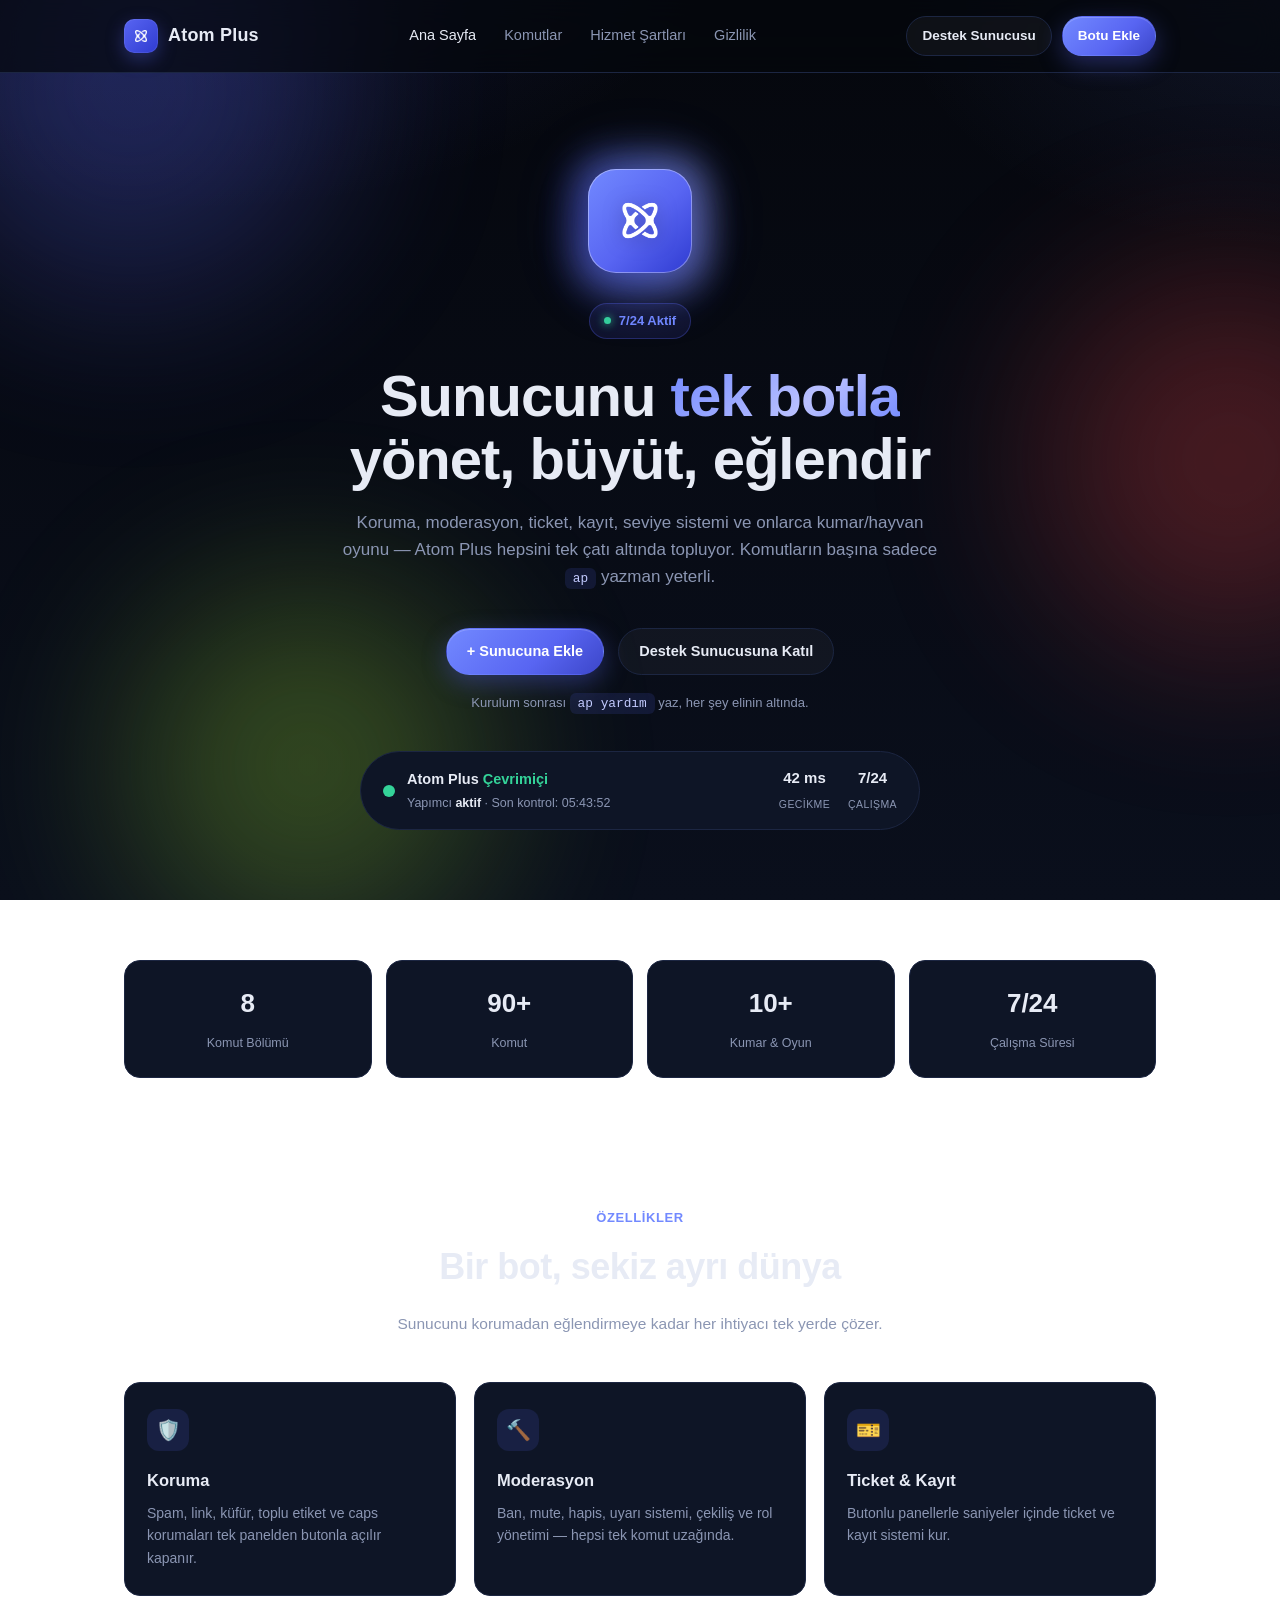
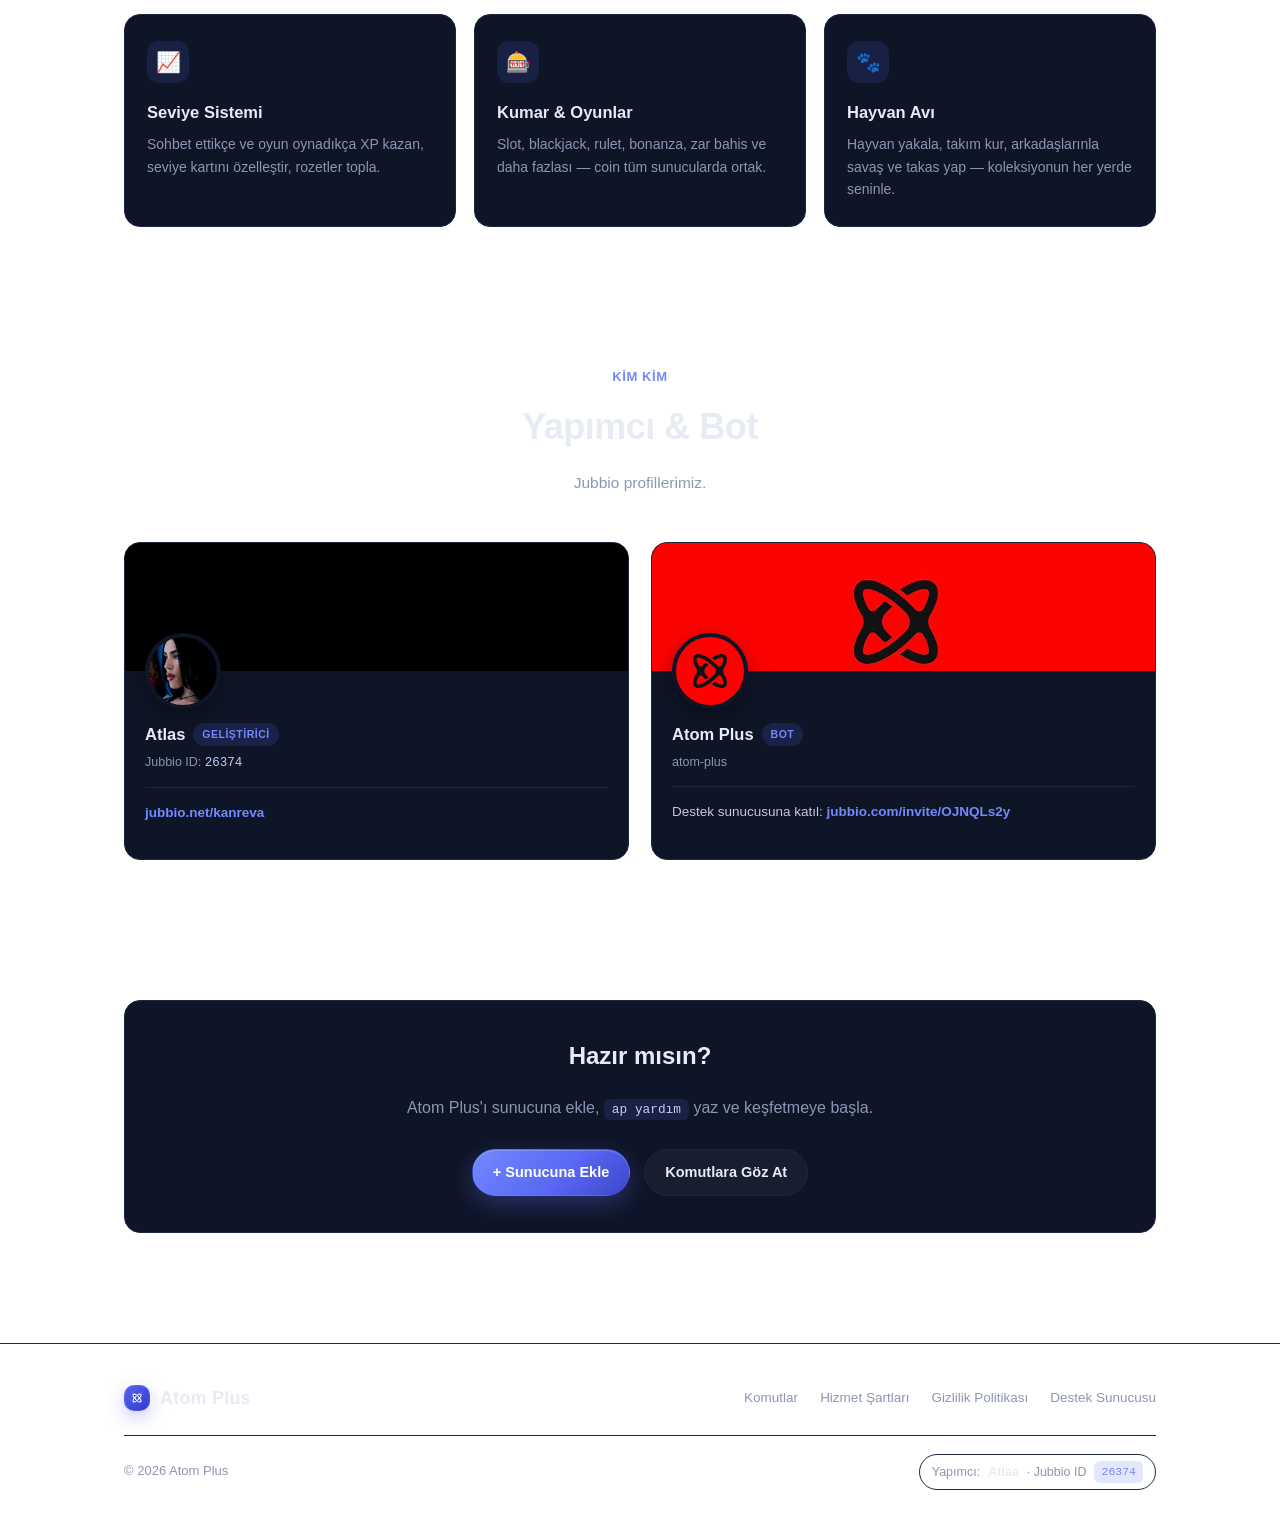
==== commit 943b9011: "Update index.html" ====
--- a/index.html
+++ b/index.html
@@ -54,7 +54,6 @@
       </div>
       <div class="status-right">
         <div class="status-metric"><b id="mPing">—</b><span>Gecikme</span></div>
-        <div class="status-metric"><b id="mServers">—</b><span>Sunucu</span></div>
         <div class="status-metric"><b id="mUptime">7/24</b><span>Çalışma</span></div>
       </div>
     </div>
